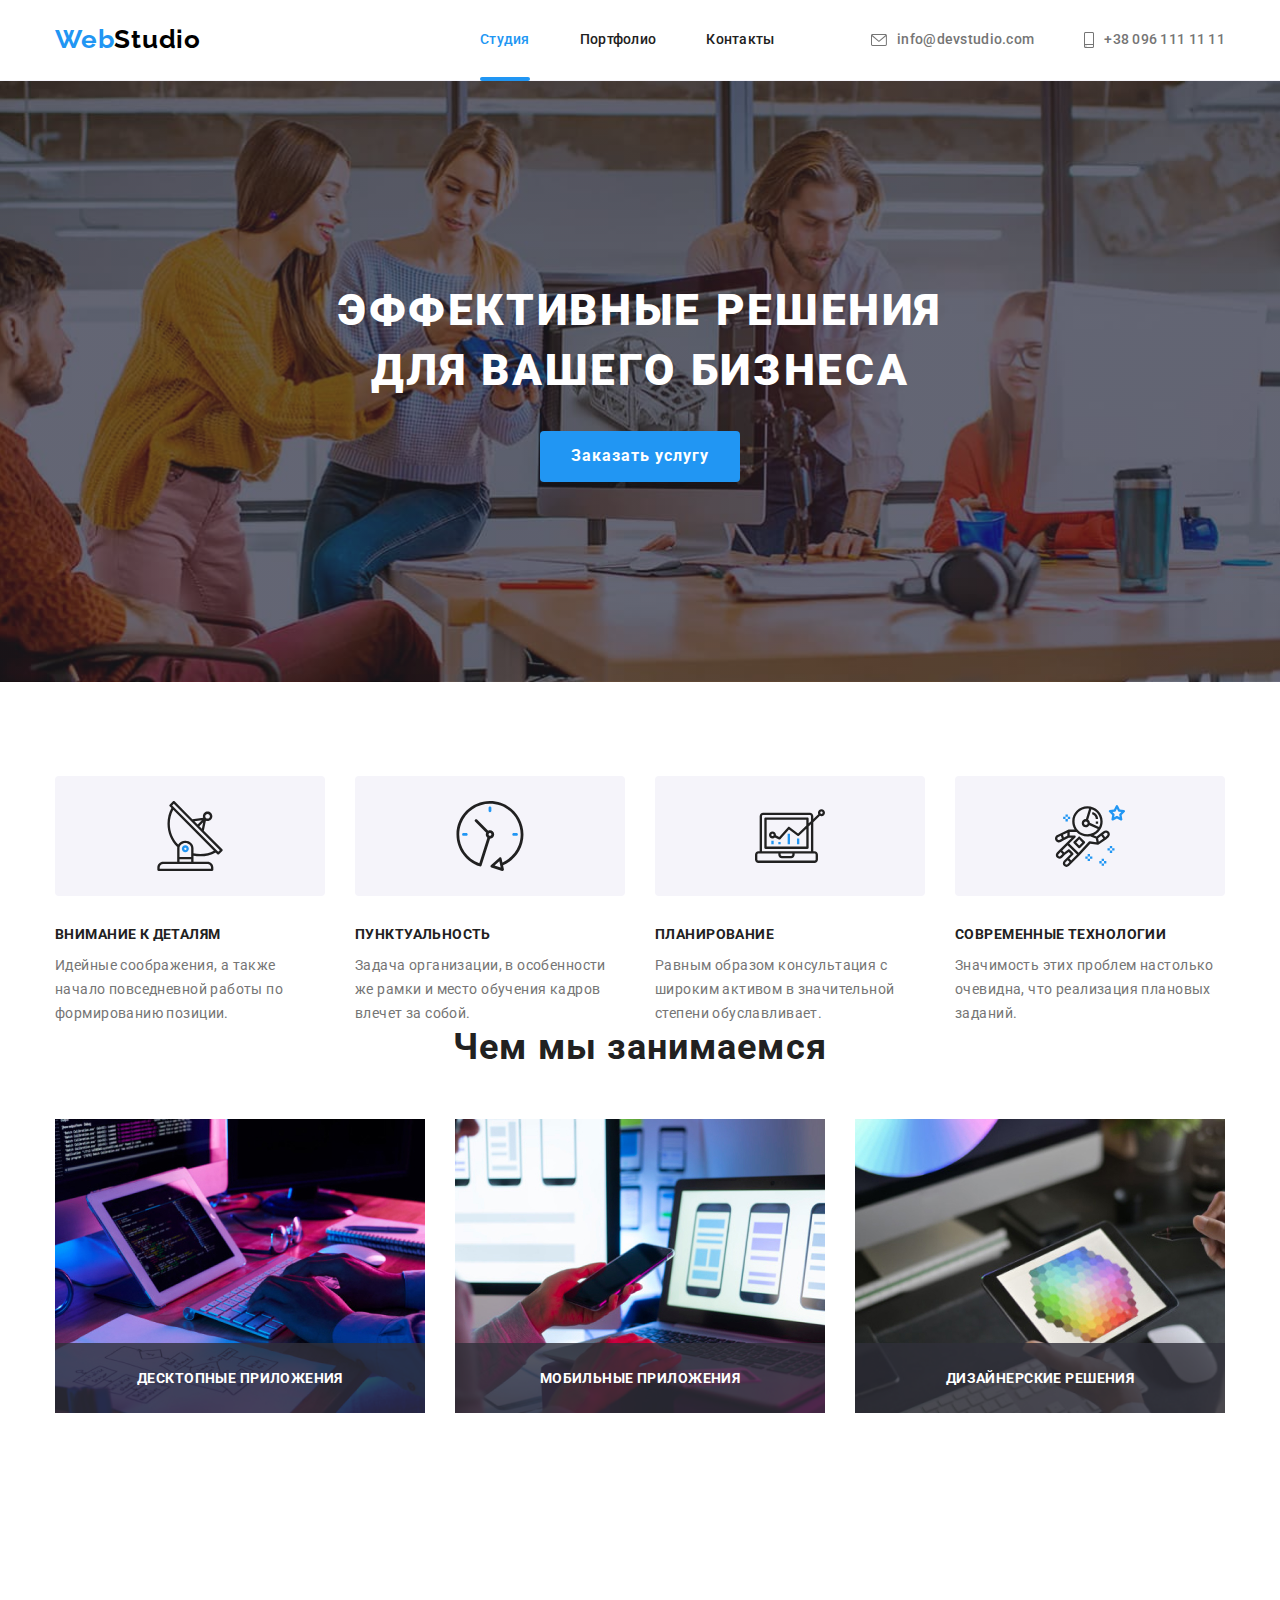
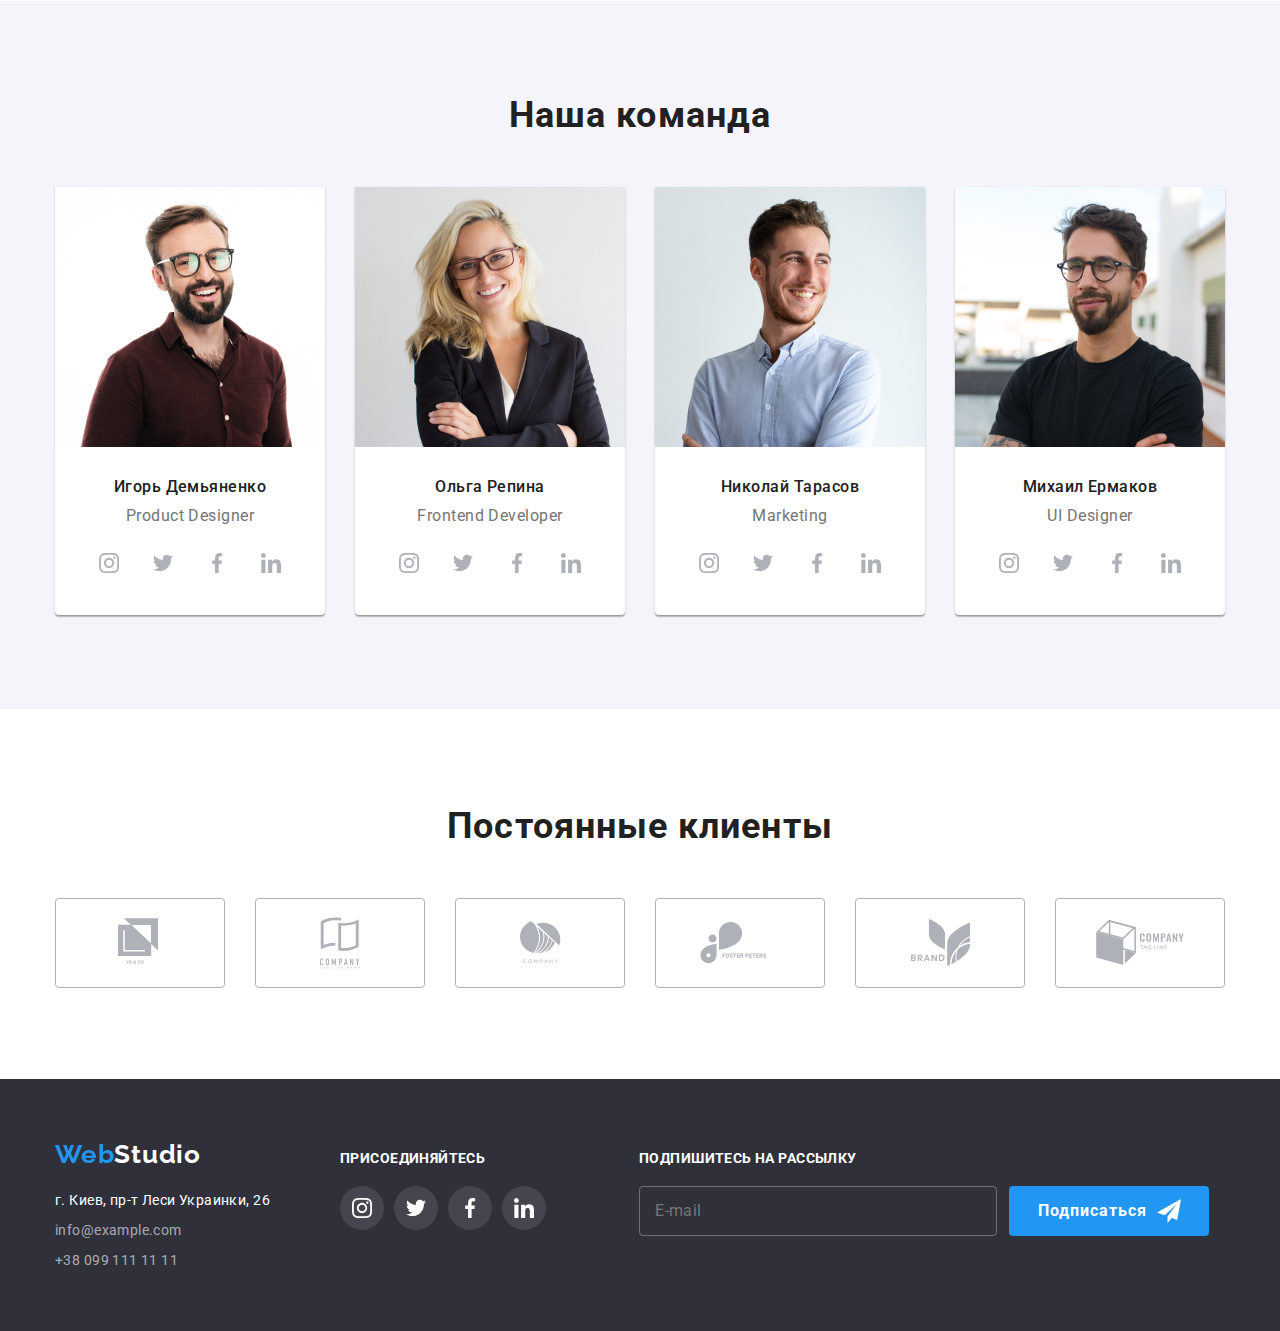
==== index.html @ eea11999 "Add files via upload" ====
<!DOCTYPE html>
<html lang="en">
  <head>
    <meta charset="UTF-8" />
    <meta name="viewport" content="width=device-width, initial-scale=1.0" />
    <title>Web Studio</title>
    <link rel="stylesheet" href="./css/main.min.css" />
    <link rel="preconnect" href="https://fonts.gstatic.com" />
    <link
      href="https://fonts.googleapis.com/css2?family=Roboto:wght@700;900&display=swap"
      rel="stylesheet"
    />
    <link rel="preconnect" href="https://fonts.gstatic.com" />
    <link
      href="https://fonts.googleapis.com/css2?family=Raleway:wght@700&display=swap"
      rel="stylesheet"
    />
    <style>
      a {
        color: #212121;
        text-decoration: none;
      }
      a:visited {
        color: #800080;
      }
      a:hover {
        color: #2196f3;
      }
    </style>
  </head>
  <body>
    <header class="site-header">
      <div class="container site-header__container">
        <!--Навігація-->
        <nav class="menu">
         <a class="logo logo--top" href="./" rel="home" lang="en">Web<span 
          class="logo__subtext logo__subtext--top">Studio</span>

          <ul class="menu__list">
            <li class="menu__item">
              <a class="menu__link menu__link--active" href="./">Студия</a>
            </li>
            <li class="menu__item"><a class="menu__link" href="./portfolio.html">Портфолио</a></li>
            <li class="menu__item"><a class="menu__link" href="#Contacts">Контакты</a></li>
          </ul>
        </nav>

        <ul class="contacts">
          <li class="contacts__item" lang="en">
            <a class="contacts__link" href="mailto:info@devstudio.com">
              <svg class="contacts__icon" width="16" height="12">
                <use href="./images/svg/icons.svg#icon-envelope"></use>
              </svg>
              info@devstudio.com</a
            >
          </li>
          <li class="contacts__item" lang="en">
            <a class="contacts__link" href="tel:+380961111111">
              <svg class="contacts__icon" width="10" height="16">
                <use href="./images/svg/icons.svg#icon-smartphone"></use>
              </svg>
              +38 096 111 11 11</a
            >
          </li>
        </ul>
      </div>
    </header>

    <section class="hero">
      <div class="hero__container">
        <h1 class="hero__title">Эффективные решения<br />для вашего бизнеса</h1>
      </div>
      <button class="hero__button" data-modal-open>Заказать услугу</button>
    </section>

    <section class="qualities">
      <!-- Особливості -->
      <div class="container">
        <ul class="qualities__list">
          <li class="qualities__item">
             <div class="qualities__wrapper">
              <svg class="qualities__icon" height="70" width="70">
                <use href="./images/svg/icons.svg#icon-antenna"></use>
              </svg>
            </div>
            <h3 class="qualities__title">Внимание к деталям</h3>
            <div class="qualities__text">
              Идейные соображения, а также начало повседневной работы по
              формированию позиции.
            </div>
          </li>
          <li class="qualities__item">
             <div class="qualities__wrapper">
              <svg class="qualities__icon" height="70" width="70">
                <use href="./images/svg/icons.svg#icon-clock"></use>
              </svg>
            </div>
            <h3 class="qualities__title">Пунктуальность</h3>
            <div class="qualities__text">
              Задача организации, в особенности же рамки и место обучения кадров
              влечет за собой.
            </div>
          </li>
          <li class="qualities__item">
             <div class="qualities__wrapper">
              <svg class="qualities__icon" height="70" width="70">
                <use href="./images/svg/icons.svg#icon-diagram"></use>
              </svg>
            </div>
            <h3 class="qualities__title">Планирование</h3>
            <div class="qualities__text">
              Равным образом консультация с широким активом в значительной
              степени обуславливает.
            </div>
          </li>
          <li class="qualities__item">
             <div class="qualities__wrapper">
              <svg class="qualities__icon" height="70" width="70">
                <use href="./images/svg/icons.svg#icon-astronaut"></use>
              </svg>
            </div>
            <h3 class="qualities__title">Современные технологии</h3>
            <div class="qualities__text">
              Значимость этих проблем настолько очевидна, что реализация
              плановых заданий.
            </div>
          </li>
        </ul>
      </div>

      <!-- Чим ми займаємось -->
      <section class="about-us">
        <div class="container">
          <div>
            <h2 class="secondary-title about-us__title">Чем мы занимаемся</h2>
          </div>          
          <ul class="about-us__list">
            <li class="about-us__item">
              <div>
                <img src="./images/1.jpg" alt="Десктопные приложения" />
                <div class="about-us__overlay">десктопные приложения</div>
              </div>
            </li>
            <li class="about-us__item">
              <div>
                <img src="./images/2.jpg" alt="Мобильные приложения" />
                <div class="about-us__overlay">Мобильные приложения</div>
              </div>
            </li>
            <li class="about-us__item">
              <div>
                <img src="./images/3.jpg" alt="Дизайнерские решения" />
                <div class="about-us__overlay">дизайнерские решения</div>
              </div>
            </li>
          </ul>
        </div>
      </section>
    </section>

    <!-- Наша команда -->
    <section class="team-members">
      <h2 class="secondary-title team-members__title">Наша команда</h2>
      <div class="container">
        <ul class="team-members__list">
          <li class="team-members__item">
            <div class="team-members__thumb">
              <img src="images/Card1.jpg" alt="Игорь Демьяненко">
            </div>
            <div class="team-members__info">
              <h3 class="team-members__name">Игорь Демьяненко</h3>
              <p class="team-members__position" lang="en">Product Designer</p>
              <ul class="social">
                <li class="social__item">
                  <a class="social__link" href="#">
                    <div class="social__wrapper">
                      <svg class="social__icon" width="44" height="44">
                        <use href="./images/svg/icons.svg#icon-instagram"></use>
                      </svg>
                    </div>
                  </a>
                </li>
                <li class="social__item">
                  <a class="social__link" href="#">
                    <div class="social__wrapper">
                      <svg class="social__icon" width="44" height="44">
                        <use href="./images/svg/icons.svg#icon-twitter"></use>
                      </svg>
                    </div>
                  </a>
                </li>
                <li class="social__item">
                  <a class="social__link" href="#">
                    <div class="social__wrapper">
                      <svg class="social__icon" width="44" height="44">
                        <use href="./images/svg/icons.svg#icon-facebook"></use>
                      </svg>
                    </div>
                  </a>
                </li>
                <li class="social__item">
                  <a class="social__link" href="#">
                    <div class="social__wrapper">
                      <svg class="social__icon" width="44" height="44">
                        <use href="./images/svg/icons.svg#icon-linkedin"></use>
                      </svg>
                    </div>
                  </a>
                </li>
              </ul>
            </div>
          </li>
          <li class="team-members__item">
            <div class="team-members__thumb">
              <img src="images/Card2.jpg" alt="Ольга Репина">
            </div>
            <div class="team-members__info">
              <h3 class="team-members__name">Ольга Репина</h3>
              <p class="team-members__position" lang="en">Frontend Developer</p>
              <ul class="social">
                <li class="social__item">
                  <a class="social__link" href="#">
                    <div class="social__wrapper">
                      <svg class="social__icon" width="44" height="44">
                        <use href="./images/svg/icons.svg#icon-instagram"></use>
                      </svg>
                    </div>
                  </a>
                </li>
                <li class="social__item">
                  <a class="social__link" href="#">
                    <div class="social__wrapper">
                      <svg class="social__icon" width="44" height="44">
                        <use href="./images/svg/icons.svg#icon-twitter"></use>
                      </svg>
                    </div>
                  </a>
                </li>
                <li class="social__item">
                  <a class="social__link" href="#">
                    <div class="social__wrapper">
                      <svg class="social__icon" width="44" height="44">
                        <use href="./images/svg/icons.svg#icon-facebook"></use>
                      </svg>
                    </div>
                  </a>
                </li>
                <li class="social__item">
                  <a class="social__link" href="#">
                    <div class="social__wrapper">
                      <svg class="social__icon" width="44" height="44">
                        <use href="./images/svg/icons.svg#icon-linkedin"></use>
                      </svg>
                    </div>
                  </a>
                </li>
              </ul>
            </div>
          </li>
          <li class="team-members__item">
            <div class="team-members__thumb">
              <img src="images/Card3.jpg" alt="Николай Тарасов">
            </div>
            <div class="team-members__info">
              <h3 class="team-members__name">Николай Тарасов</h3>
              <p class="team-members__position" lang="en">Marketing</p>
              <ul class="social">
                <li class="social__item">
                  <a class="social__link" href="#">
                    <div class="social__wrapper">
                      <svg class="social__icon" width="44" height="44">
                        <use href="./images/svg/icons.svg#icon-instagram"></use>
                      </svg>
                    </div>
                  </a>
                </li>
                <li class="social__item">
                  <a class="social__link" href="#">
                    <div class="social__wrapper">
                      <svg class="social__icon" width="44" height="44">
                        <use href="./images/svg/icons.svg#icon-twitter"></use>
                      </svg>
                    </div>
                  </a>
                </li>
                <li class="social__item">
                  <a class="social__link" href="#">
                    <div class="social__wrapper">
                      <svg class="social__icon" width="44" height="44">
                        <use href="./images/svg/icons.svg#icon-facebook"></use>
                      </svg>
                    </div>
                  </a>
                </li>
                <li class="social__item">
                  <a class="social__link" href="#">
                    <div class="social__wrapper">
                      <svg class="social__icon" width="44" height="44">
                        <use href="./images/svg/icons.svg#icon-linkedin"></use>
                      </svg>
                    </div>
                  </a>
                </li>
              </ul>
            </div>
          </li>
          <li class="team-members__item">
            <div class="team-members__thumb">
              <img src="images/Card4.jpg" alt="Михаил Ермаков">
            </div>
            <div class="team-members__info">
              <h3 class="team-members__name">Михаил Ермаков</h3>
              <p class="team-members__position" lang="en">UI Designer</p>
              <ul class="social">
                <li class="social__item">
                  <a class="social__link" href="#">
                    <div class="social__wrapper">
                      <svg class="social__icon" width="44" height="44">
                        <use href="./images/svg/icons.svg#icon-instagram"></use>
                      </svg>
                    </div>
                  </a>
                </li>
                <li class="social__item">
                  <a class="social__link" href="#">
                    <div class="social__wrapper">
                      <svg class="social__icon" width="44" height="44">
                        <use href="./images/svg/icons.svg#icon-twitter"></use>
                      </svg>
                    </div>
                  </a>
                </li>
                <li class="social__item">
                  <a class="social__link" href="#">
                    <div class="social__wrapper">
                      <svg class="social__icon" width="44" height="44">
                        <use href="./images/svg/icons.svg#icon-facebook"></use>
                      </svg>
                    </div>
                  </a>
                </li>
                <li class="social__item">
                  <a class="social__link" href="#">
                    <div class="social__wrapper">
                      <svg class="social__icon" width="44" height="44">
                        <use href="./images/svg/icons.svg#icon-linkedin"></use>
                      </svg>
                    </div>
                  </a>
                </li>
              </ul>
            </div>
          </li>
        </ul>
      </div>
    </section>

    <!-- Постійні клієнти -->
    <section class="regulars">
      <div class="container">
        <h2 class="secondary-title regulars__title">Постоянные клиенты</h2>
        <ul class="regulars__list">
          <li class="regulars__item">
            <a class="regulars__link" href="#">
              <svg class="regulars__icon" width="44.27" height="49.23">
                <use href="./images/svg/icons.svg#icon-logo"></use>
              </svg>
            </a>
          </li>
          <li class="regulars__item">
            <a class="regulars__link" href="#">
              <svg class="regulars__icon" width="40" height="52">
                <use href="./images/svg/icons.svg#icon-logo-2"></use>
              </svg>
            </a>
          </li>
          <li class="regulars__item">
            <a class="regulars__link" href="#">
              <svg class="regulars__icon" width="41" height="42.6">
                <use href="./images/svg/icons.svg#icon-logo-3"></use>
              </svg>
            </a>
          </li>
          <li class="regulars__item">
            <a class="regulars__link" href="#">
              <svg class="regulars__icon" width="79.66" height="42.02">
                <use href="./images/svg/icons.svg#icon-logo-4"></use>
              </svg>
            </a>
          </li>
          <li class="regulars__item">
            <a class="regulars__link" href="#">
              <svg class="regulars__icon" width="59" height="47">
                <use href="./images/svg/icons.svg#icon-logo-5"></use>
              </svg>
            </a>
          </li>
          <li class="regulars__item">
            <a class="regulars__link" href="#">
              <svg class="regulars__icon" width="88.48" height="45.44">
                <use href="./images/svg/icons.svg#icon-logo-6"></use>
              </svg>
            </a>
          </li>
        </ul>
      </div>
    </section>
  </main>

    <footer class="footer">
      <div class="container footer__container">
        <div id="Contacts" class="address">
          <a class="logo logo--bottom" href="index.html" rel="home" lang="en">Web<span class="logo__subtext logo__subtext--bottom">Studio</span>
          </a>
        
          <address>
            <p class="address__text">г. Киев, пр-т Леси Украинки, 26</p>          
            <a class="footer__contacts" href="mailto:info@example.com" lang="en">info@example.com</a><br />
            <a class="footer__contacts" href="tel:+380991111111">+38 099 111 11 11</a>
          </address>
        </div>
        <div class="footer__social">
            <p class="footer__title">присоединяйтесь</p>
            <ul class="social">
              <li class="social__item">
                <a class="social__link footer__links" href="#">
                  <div class="social__wrapper">
                    <svg class="social__icon" width="44" height="44">
                      <use href="./images/svg/icons.svg#icon-instagram"></use>
                    </svg>
                  </div>
                </a>
              </li>
              <li class="social__item">
                <a class="social__link footer__links" href="#">
                  <div class="social__wrapper">
                    <svg class="social__icon" width="44" height="44">
                      <use href="./images/svg/icons.svg#icon-twitter"></use>
                    </svg>
                  </div>
                </a>
              </li>
              <li class="social__item">
                <a class="social__link footer__links" href="#">
                  <div class="social__wrapper">
                    <svg class="social__icon" width="44" height="44">
                      <use href="./images/svg/icons.svg#icon-facebook"></use>
                    </svg>
                  </div>
                </a>
              </li>
              <li class="social__item">
                <a class="social__link footer__links" href="#">
                  <div class="social__wrapper">
                    <svg class="social__icon" width="44" height="44">
                      <use href="./images/svg/icons.svg#icon-linkedin"></use>
                    </svg>
                  </div>
                </a>
              </li>
            </ul>
        </div>
        <div class="subscribe">
          <label class="footer__title" for="subscribe">
            Подпишитесь на рассылку
          </label>
          <form class="subscribe__form" name="subscribe-form" autocomplete="on">
            <input class="subscribe__input" id="subscribe" type="email" name="subscribe" placeholder="E-mail">
            <div class="subscribe__wrapper">
              <button class="subscribe__button" type="submit">Подписаться</button>
              <svg class="subscribe__icon" width="24" height="24">
                <use href="./images/svg/icons.svg#icon-send"></use>
              </svg>
            </div>
          </form>
        </div>
      </div>
    </footer>

    <div class="backdrop is-hidden" data-modal>
      <div class="modal">
        <button class="modal__close-button" data-modal-close>
          <svg width="18" height="18">
            <use href="./images/svg/icons.svg#icon-close"></use>
          </svg>
        </button>
        <h2 class="modal__title">Оставьте свои данные, мы вам перезвоним</h2>
        <form class="input" name="modal-form" autocomplete="on">
          <div class="input__box">
            <label class="input__name" for="name">Имя</label>
            <div class="input__wrapper">
              <input class="input__field" type="text" id="name" name="name">
              <svg class="input__icon" width="18" height="18">
                <use href="./images/svg/icons.svg#icon-person"></use>
              </svg>
            </div>
          </div>
          <div class="input__box">
            <label class="input__name" for="phone">Телефон</label>
            <div class="input__wrapper">
              <input class="input__field" type="tel" id="phone" name="phone number">
              <svg class="input__icon" width="18" height="18">
                <use href="./images/svg/icons.svg#icon-phone"></use>
              </svg>
            </div>
          </div>
          <div class="input__box">
            <label class="input__name" for="mail">Почта</label>
            <div class="input__wrapper">
              <input class="input__field" type="email" id="mail" name="mail">
              <svg class="input__icon" width="18" height="18">
                <use href="./images/svg/icons.svg#icon-envelope-modal"></use>
              </svg>
            </div>
          </div>
          <div class="input__box">
            <label class="input__name" for="comment">Комментарий</label>
            <textarea class="input__textarea" name="comment" id="comment" placeholder="Введите текст"></textarea>
          </div>
          <div class="checkbox">
            <label class="checkbox__label">
              <input class="checkbox__input" type="checkbox" name="accept policy">
              <svg class="checkbox__icon" width="16" height="15">
                <use href="./images/svg/icons.svg#icon-check"></use>
              </svg>Соглашаюсь с рассылкой и принимаю  
              <a class="checkbox__link" href="#"> Условия договора</a>
            </label>
          </div>
          <button class="input__send-button" type="submit">Отправить</button>

        </form>
      </div>
    </div>

    <script src="./js/modal.js"></script>
  </body>
</html>
---- css/main.min.css ----
:root{--hero-button-hover-color: rgba(24, 140, 232, 1);--blue-color: rgba(33, 150, 243, 1);--white-back-color: rgba(245, 244, 250, 1);--white-text-color-60: rgba(255, 255, 255, 0.6);--white-text-color-1: rgba(255, 255, 255, 1);--grey-text-color: rgba(117, 117, 117, 1);--black-text-color: rgba(33, 33, 33, 1);--black-footer-color: rgba(47, 48, 58, 1);--top-logo-subtext: rgba(0, 0, 0, 1);--svg-primary-color: rgba(175, 177, 184, 1);--transition-time: 250ms;--cubic-bezier: cubic-bezier(0.4, 0, 0.2, 1)}/*! modern-normalize v1.0.0 | MIT License | https://github.com/sindresorhus/modern-normalize */*,*::before,*::after{-webkit-box-sizing:border-box;box-sizing:border-box}:root{-moz-tab-size:4;-o-tab-size:4;tab-size:4}html{line-height:1.15;-webkit-text-size-adjust:100%}body{margin:0}body{font-family:system-ui,-apple-system,"Segoe UI",Roboto,Helvetica,Arial,sans-serif,"Apple Color Emoji","Segoe UI Emoji"}hr{height:0;color:inherit}abbr[title]{-webkit-text-decoration:underline dotted;text-decoration:underline dotted}b,strong{font-weight:bolder}code,kbd,samp,pre{font-family:ui-monospace, SFMono-Regular, Consolas, 'Liberation Mono', Menlo, monospace;font-size:1em}small{font-size:80%}sub,sup{font-size:75%;line-height:0;position:relative;vertical-align:baseline}sub{bottom:-0.25em}sup{top:-0.5em}table{text-indent:0;border-color:inherit}button,input,optgroup,select,textarea{font-family:inherit;font-size:100%;line-height:1.15;margin:0}button,select{text-transform:none}button,[type='button'],[type='reset'],[type='submit']{-webkit-appearance:button}::-moz-focus-inner{border-style:none;padding:0}:-moz-focusring{outline:1px dotted ButtonText}:-moz-ui-invalid{box-shadow:none}legend{padding:0}progress{vertical-align:baseline}::-webkit-inner-spin-button,::-webkit-outer-spin-button{height:auto}[type='search']{-webkit-appearance:textfield;outline-offset:-2px}::-webkit-search-decoration{-webkit-appearance:none}::-webkit-file-upload-button{-webkit-appearance:button;font:inherit}summary{display:list-item}li{list-style-type:none}address{font-style:normal}:focus{outline:none}body{font-family:'Roboto', sans-serif}img{display:block;max-width:100%;height:auto}.container{max-width:1200px;padding-left:15px;padding-right:15px;margin-left:auto;margin-right:auto}.secondary-title{font-weight:bold;font-size:36px;line-height:1.16;text-align:center;letter-spacing:0.03em;color:var(--black-text-color);margin:0}.logo{font-family:Raleway, sans-serif;font-size:26px;font-weight:700;line-height:1.2;letter-spacing:0.03em;color:var(--blue-color);text-decoration:none}.logo--top{margin-right:93px;padding:13px 0;-webkit-transition:text-shadow var(--transition-time) var(--cubic-bezier);transition:text-shadow var(--transition-time) var(--cubic-bezier)}.logo--top:hover,.logo--top:focus{text-shadow:0px 1px 1px rgba(0,0,0,0.12),0px 4px 4px rgba(0,0,0,0.06),1px 4px 6px rgba(0,0,0,0.26)}.logo--bottom{display:block;margin-bottom:20px;-webkit-transition:text-shadow var(--transition-time) var(--cubic-bezier);transition:text-shadow var(--transition-time) var(--cubic-bezier)}.logo--bottom:hover,.logo--bottom:focus{text-shadow:0px 1px 1px rgba(255,255,255,0.12),0px 4px 4px rgba(255,255,255,0.06),1px 4px 6px rgba(255,255,255,0.26)}.logo__subtext--top{color:var(--top-logo-subtext)}.logo__subtext--bottom{color:var(--white-text-color-1)}.site-header{position:-webkit-sticky;position:sticky;top:0;background-color:white;z-index:1;border-bottom:1px solid var(--white-back-color)}.site-header__container{display:-webkit-box;display:-ms-flexbox;display:flex;-webkit-box-align:center;-ms-flex-align:center;align-items:center;min-height:80px}.menu,.menu__list{display:-webkit-box;display:-ms-flexbox;display:flex;-webkit-box-align:center;-ms-flex-align:center;align-items:center;padding:0;margin:0}.menu__item:not(:last-child),.contacts__item:not(:last-child){margin-right:50px}.menu__link{color:var(--black-text-color);display:inline-block;text-decoration:none;font-weight:500;font-size:14px;line-height:1.14;letter-spacing:0.02em;padding:32px 0;-webkit-transition:color var(--transition-time) var(--cubic-bezier);transition:color var(--transition-time) var(--cubic-bezier)}.menu__link:hover,.menu__link:focus{color:var(--blue-color)}.contacts{display:-webkit-box;display:-ms-flexbox;display:flex;-webkit-box-align:center;-ms-flex-align:center;align-items:center;padding:0;margin:0;margin-left:auto}.contacts__link{font-weight:500;font-size:14px;line-height:1.14;letter-spacing:0.02em;text-decoration:none;color:var(--grey-text-color);padding:32px 0;display:-webkit-box;display:-ms-flexbox;display:flex;-webkit-box-align:center;-ms-flex-align:center;align-items:center;-webkit-transition:color var(--transition-time) var(--cubic-bezier);transition:color var(--transition-time) var(--cubic-bezier)}.contacts__link:hover,.contacts__link:focus{color:var(--blue-color)}.contacts__icon{margin-right:10px;fill:currentColor}.menu__link--active{position:relative;color:var(--blue-color)}.menu__link--active::after{content:'';position:absolute;bottom:-1px;left:0;display:block;text-decoration:underline;height:4px;width:100%;background-color:var(--blue-color);border-radius:2px}.hero{text-align:center;min-height:600px;max-width:1600px;margin:0 auto;padding:200px 0;background-color:#c4c4c4;background-image:-webkit-gradient(linear, left top, right top, from(rgba(47,48,58,0.4)), to(rgba(47,48,58,0.4))),url(../images/background-hero.jpg);background-image:linear-gradient(to right, rgba(47,48,58,0.4), rgba(47,48,58,0.4)),url(../images/background-hero.jpg);background-position:center;background-repeat:no-repeat;background-size:cover}.hero__container{width:696px;margin-left:auto;margin-right:auto;margin-bottom:30px;padding:0 1px}.hero__title{font-weight:900;font-size:44px;line-height:1.36;letter-spacing:0.06em;text-transform:uppercase;margin:0;color:var(--white-text-color-1)}.hero__button{width:200px;margin-left:auto;margin-right:auto;padding:10.5px 15px;text-decoration:none;font-weight:bold;font-size:16px;line-height:1.87;text-align:center;letter-spacing:0.06em;color:var(--white-text-color-1);background-color:var(--blue-color);border-radius:4px;border:none;cursor:pointer;-webkit-transition:background-color var(--transition-time) var(--cubic-bezier);transition:background-color var(--transition-time) var(--cubic-bezier)}.hero__button:hover,.hero__button:focus{background-color:var(--hero-button-hover-color)}.qualities{padding-top:94px;padding-bottom:94px}.qualities__list{display:-webkit-box;display:-ms-flexbox;display:flex;padding:0;margin:0}.qualities__item{max-width:270px}.qualities__item:not(:last-child){margin-right:30px}.qualities__wrapper{padding:25px 0 25px;margin-bottom:30px;background-color:var(--white-back-color);border-radius:4px}.qualities__icon{margin-left:auto;margin-right:auto;display:block}.qualities__title{font-weight:700;font-size:14px;line-height:1.15;letter-spacing:0.03em;text-transform:uppercase;color:var(--black-text-color);margin:0 0 10px 0}.qualities__text{color:var(--grey-text-color);font-size:14px;line-height:1.71;font-weight:400;letter-spacing:0.03em;margin:0;padding:2px 0}.about-us{padding-bottom:94px}.about-us__title{margin-bottom:50px}.about-us__list{display:-webkit-box;display:-ms-flexbox;display:flex;padding-left:0;margin:0}.about-us__item{position:relative}.about-us__item:not(:last-child){margin-right:30px}.about-us__overlay{position:absolute;bottom:0;left:0;width:100%;height:70px;background-color:rgba(47,48,58,0.8);color:var(--white-text-color-1);font-style:normal;font-weight:bold;font-size:14px;line-height:16px;letter-spacing:0.03em;text-transform:uppercase;margin:0;display:-webkit-box;display:-ms-flexbox;display:flex;-webkit-box-pack:center;-ms-flex-pack:center;justify-content:center;-webkit-box-align:center;-ms-flex-align:center;align-items:center}.team-members{padding-top:94px;padding-bottom:94px;background-color:var(--white-back-color)}.team-members__title{margin-bottom:50px}.team-members__list{display:-webkit-box;display:-ms-flexbox;display:flex;padding:0;margin:0}.team-members__item{background-color:var(--white-text-color-1);-webkit-box-shadow:0px 1px 3px rgba(0,0,0,0.12),0px 1px 1px rgba(0,0,0,0.14),0px 2px 1px rgba(0,0,0,0.2);box-shadow:0px 1px 3px rgba(0,0,0,0.12),0px 1px 1px rgba(0,0,0,0.14),0px 2px 1px rgba(0,0,0,0.2);border-radius:0px 0px 4px 4px}.team-members__item:not(:last-child){margin-right:30px}.team-members__thumb{max-width:270px}.team-members__info{padding:30px 32px}.team-members__name{font-weight:500;font-size:16px;line-height:1.19;letter-spacing:0.03em;color:var(--black-text-color);margin:0;margin-bottom:10px;text-align:center}.team-members__position{font-weight:normal;font-size:16px;line-height:1.19;letter-spacing:0.03em;color:var(--grey-text-color);text-align:center;margin:0;margin-bottom:16px}.social{display:-webkit-box;display:-ms-flexbox;display:flex;-webkit-box-pack:justify;-ms-flex-pack:justify;justify-content:space-between;padding:0;margin:0}.social__item{display:-webkit-box;display:-ms-flexbox;display:flex;padding:0}.social__item:not(:last-child){margin-right:10px}.social__link{color:var(--svg-primary-color);border-radius:50%;-webkit-transition:color var(--transition-time) var(--cubic-bezier),background-color var(--transition-time) var(--cubic-bezier);transition:color var(--transition-time) var(--cubic-bezier),background-color var(--transition-time) var(--cubic-bezier)}.social__link:hover,.social__link:focus{background-color:var(--blue-color);border-radius:50%;color:var(--white-text-color-1)}.social__wrapper{width:44px;height:44px;display:-webkit-box;display:-ms-flexbox;display:flex;-webkit-box-pack:center;-ms-flex-pack:center;justify-content:center;-webkit-box-align:center;-ms-flex-align:center;align-items:center}.social__icon{fill:currentColor;padding:0 12px}.regulars{padding:97px 0 91px}.regulars__title{margin-bottom:50px}.regulars__list{padding:0;margin:0 auto;display:-webkit-box;display:-ms-flexbox;display:flex}.regulars__item:not(:last-child){margin-right:30px}.regulars__link{display:-webkit-box;display:-ms-flexbox;display:flex;-webkit-box-pack:center;-ms-flex-pack:center;justify-content:center;-webkit-box-align:center;-ms-flex-align:center;align-items:center;width:170px;height:90px;color:var(--svg-primary-color);border:1px solid currentColor;border-radius:4px;-webkit-transition:background-color var(--transition-time) var(--cubic-bezier);transition:background-color var(--transition-time) var(--cubic-bezier)}.regulars__link:hover,.regulars__link:focus{color:var(--blue-color)}.regulars__icon{fill:currentColor}.portfolio{padding:94px 0}.portfolio__buttons{margin:0 auto 50px;max-width:611px}.portfolio__buttons-list{display:-webkit-box;display:-ms-flexbox;display:flex;-webkit-box-pack:center;-ms-flex-pack:center;justify-content:center;margin:0 auto;padding:0}.portfolio__item:not(:last-child){margin-right:8px}.portfolio__button{font-weight:500;font-size:16px;line-height:1.625;text-align:center;letter-spacing:0.03em;color:var(--black-text-color);background-color:var(--white-back-color);padding:6px 21px;border:none;border-radius:4px;cursor:pointer;-webkit-transition:color var(--transition-time) var(--cubic-bezier),background-color var(--transition-time) var(--cubic-bezier),-webkit-box-shadow var(--transition-time) var(--cubic-bezier);transition:color var(--transition-time) var(--cubic-bezier),background-color var(--transition-time) var(--cubic-bezier),-webkit-box-shadow var(--transition-time) var(--cubic-bezier);transition:color var(--transition-time) var(--cubic-bezier),background-color var(--transition-time) var(--cubic-bezier),box-shadow var(--transition-time) var(--cubic-bezier);transition:color var(--transition-time) var(--cubic-bezier),background-color var(--transition-time) var(--cubic-bezier),box-shadow var(--transition-time) var(--cubic-bezier),-webkit-box-shadow var(--transition-time) var(--cubic-bezier)}.portfolio__button:hover,.portfolio__button:focus{background-color:var(--blue-color);color:var(--white-text-color-1);outline-style:none;-webkit-box-shadow:0px 3px 1px rgba(0,0,0,0.1),0px 1px 2px rgba(0,0,0,0.08),0px 2px 2px rgba(0,0,0,0.12);box-shadow:0px 3px 1px rgba(0,0,0,0.1),0px 1px 2px rgba(0,0,0,0.08),0px 2px 2px rgba(0,0,0,0.12)}.cards{display:-webkit-box;display:-ms-flexbox;display:flex;-ms-flex-wrap:wrap;flex-wrap:wrap;margin-left:-30px;margin-top:-30px;margin-bottom:0;padding-left:0}.cards__item{margin-left:30px;margin-top:30px;-ms-flex-preferred-size:calc(100% / 3 - 30px);flex-basis:calc(100% / 3 - 30px);background-color:var(--white-text-color-1)}.cards__link{display:inline-block;text-decoration:none;-webkit-transition:-webkit-box-shadow var(--transition-time) var(--cubic-bezier);transition:-webkit-box-shadow var(--transition-time) var(--cubic-bezier);transition:box-shadow var(--transition-time) var(--cubic-bezier);transition:box-shadow var(--transition-time) var(--cubic-bezier), -webkit-box-shadow var(--transition-time) var(--cubic-bezier)}.cards__link:hover,.cards__link:focus{-webkit-box-shadow:0px 1px 1px rgba(0,0,0,0.12),0px 4px 4px rgba(0,0,0,0.06),1px 4px 6px rgba(0,0,0,0.16);box-shadow:0px 1px 1px rgba(0,0,0,0.12),0px 4px 4px rgba(0,0,0,0.06),1px 4px 6px rgba(0,0,0,0.16)}.cards__link:hover .cards__overlay-text{-webkit-transform:translateY(0);transform:translateY(0)}.cards__overlay-wrapper{position:relative;overflow:hidden}.cards__thumb{width:370px}.cards__overlay-text{position:absolute;top:0;left:0;-webkit-transform:translateY(100%);transform:translateY(100%);-webkit-transition:-webkit-transform var(--transition-time) var(--cubic-bezier);transition:-webkit-transform var(--transition-time) var(--cubic-bezier);transition:transform var(--transition-time) var(--cubic-bezier);transition:transform var(--transition-time) var(--cubic-bezier), -webkit-transform var(--transition-time) var(--cubic-bezier);width:100%;height:100%;margin:0;padding:63px 24px;font-style:normal;font-weight:normal;font-size:18px;line-height:28px;letter-spacing:0.03em;color:var(--white-text-color-1);background-color:rgba(33,150,243,0.9)}.cards__meta{padding:20px 24px;border-left:1px solid #eee;border-right:1px solid #eee;border-bottom:1px solid #eee}.cards__name{font-weight:bold;font-size:18px;line-height:2;letter-spacing:0.06em;color:var(--black-text-color);margin:0;padding:0 0 4px}.cards__description{font-weight:normal;font-size:16px;line-height:1.87;letter-spacing:0.03em;color:var(--grey-text-color);margin:0}.address{margin-right:70px}.address__text{font-weight:normal;font-size:14px;line-height:1.5;letter-spacing:0.03em;color:var(--white-text-color-1);margin:0;margin-bottom:9px}.footer{background-color:var(--black-footer-color);padding:60px 0}.footer__container{display:-webkit-box;display:-ms-flexbox;display:flex;-webkit-box-align:baseline;-ms-flex-align:baseline;align-items:baseline}.footer__contacts{font-weight:normal;font-size:14px;line-height:1.5;letter-spacing:0.03em;text-decoration:none;color:var(--white-text-color-60);display:inline-block;-webkit-transition:color var(--transition-time) var(--cubic-bezier);transition:color var(--transition-time) var(--cubic-bezier)}.footer__contacts:not(:last-child){margin-bottom:9px}.footer__contacts:hover,.footer__contacts:focus{color:var(--white-text-color-1)}.footer__social{margin-right:93px}.footer__title{display:block;font-style:normal;font-weight:bold;font-size:14px;line-height:16px;letter-spacing:0.03em;text-transform:uppercase;color:var(--white-text-color-1);margin:0;margin-bottom:20px}.footer__links{background-color:rgba(255,255,255,0.1);border-radius:50%;color:var(--white-text-color-1)}.subscribe__form{display:-webkit-box;display:-ms-flexbox;display:flex;-webkit-box-align:baseline;-ms-flex-align:baseline;align-items:baseline}.subscribe__input{width:358px;padding:14px 15px;margin-right:12px;background-color:inherit;outline:none;border:1px solid rgba(255,255,255,0.3);border-radius:4px;line-height:20px;letter-spacing:0.03em;color:var(--white-text-color-1);-webkit-transition:border-color var(--transition-time) var(--cubic-bezier);transition:border-color var(--transition-time) var(--cubic-bezier)}.subscribe__input:hover,.subscribe__input:focus{border-color:#2196f3}.subscribe__button{font-weight:bold;line-height:1.875;letter-spacing:0.06em;color:var(--white-text-color-1);background-color:var(--blue-color);border:none;border-radius:4px;padding:10px 28px 10px 29px;width:200px;text-align:start;-webkit-transition:background-color var(--transition-time) var(--cubic-bezier);transition:background-color var(--transition-time) var(--cubic-bezier)}.subscribe__button:hover,.subscribe__button:focus{background-color:var(--hero-button-hover-color);cursor:pointer}.subscribe__wrapper{position:relative;margin:0}.subscribe__icon{position:absolute;top:50%;right:28px;-webkit-transform:translateY(-50%);transform:translateY(-50%)}.backdrop{position:fixed;top:0;left:0;width:100%;height:100%;background-color:rgba(0,0,0,0.2);opacity:1;z-index:2;-webkit-transition:opacity var(--transition-time) var(--cubic-bezier);transition:opacity var(--transition-time) var(--cubic-bezier)}.backdrop.is-hidden{opacity:0;pointer-events:none}.backdrop.is-hidden .modal{-webkit-transform:translate(-50%, -50%) scale(2);transform:translate(-50%, -50%) scale(2)}.modal{position:absolute;top:50%;left:50%;-webkit-transform:translate(-50%, -50%) scale(1);transform:translate(-50%, -50%) scale(1);min-width:528px;max-height:100vh;overflow-y:auto;padding:40px;background-color:var(--white-text-color-1);-webkit-transition:-webkit-transform var(--transition-time) var(--cubic-bezier);transition:-webkit-transform var(--transition-time) var(--cubic-bezier);transition:transform var(--transition-time) var(--cubic-bezier);transition:transform var(--transition-time) var(--cubic-bezier), -webkit-transform var(--transition-time) var(--cubic-bezier)}.modal__close-button{position:absolute;top:8px;right:8px;display:-webkit-box;display:-ms-flexbox;display:flex;padding:5px;border:1px solid rgba(0,0,0,0.1);border-radius:50%;cursor:pointer;background-color:inherit;-webkit-transition:fill var(--transition-time) var(--cubic-bezier);transition:fill var(--transition-time) var(--cubic-bezier)}.modal__close-button:hover,.modal__close-button:focus{fill:var(--blue-color)}.modal__title{font-style:normal;font-size:20px;line-height:23px;letter-spacing:0.03em;margin:0;margin-bottom:12px;color:var(--black-text-color)}.input__box{display:-webkit-box;display:-ms-flexbox;display:flex;-webkit-box-orient:vertical;-webkit-box-direction:normal;-ms-flex-direction:column;flex-direction:column}.input__box:not(:nth-child(4)){margin-bottom:10px}.input__name{font-style:normal;font-weight:normal;font-size:12px;line-height:1.166;letter-spacing:0.01em;color:#757575;margin-bottom:4px}.input__wrapper{position:relative}.input__field{width:100%;padding:12px 12px 12px 42px;border:1px solid rgba(33,33,33,0.2);border-radius:4px;font-size:12px;line-height:1.333;-webkit-transition:border-color var(--transition-time) var(--cubic-bezier);transition:border-color var(--transition-time) var(--cubic-bezier)}.input__field:hover,.input__field:focus{border-color:var(--blue-color)}.input__field:hover+.input__icon,.input__field:focus+.input__icon{fill:var(--blue-color)}.input__icon{position:absolute;top:50%;left:12px;-webkit-transform:translateY(-50%);transform:translateY(-50%);fill:currentColor;-webkit-transition:fill var(--transition-time) var(--cubic-bezier);transition:fill var(--transition-time) var(--cubic-bezier)}.input__textarea{resize:none;width:100%;height:120px;border:0.5px solid rgba(33,33,33,0.2);border-radius:4px;margin-bottom:20px;padding:12px 16px;-webkit-transition:border-color var(--transition-time) var(--cubic-bezier),color var(--transition-time) var(--cubic-bezier);transition:border-color var(--transition-time) var(--cubic-bezier),color var(--transition-time) var(--cubic-bezier)}.input__textarea:hover,.input__textarea:focus{border-color:var(--blue-color)}.input__textarea:hover::-webkit-input-placeholder,.input__textarea:focus::-webkit-input-placeholder{color:var(--blue-color)}.input__textarea:hover:-ms-input-placeholder,.input__textarea:focus:-ms-input-placeholder{color:var(--blue-color)}.input__textarea:hover::-ms-input-placeholder,.input__textarea:focus::-ms-input-placeholder{color:var(--blue-color)}.input__textarea:hover::placeholder,.input__textarea:focus::placeholder{color:var(--blue-color)}.checkbox{margin:0 11px 30px 12px}.checkbox__input{appearance:none;-webkit-appearance:none;-moz-appearance:none}.checkbox__icon{margin-right:8.38px;cursor:pointer;fill:none;border:2px solid var(--black-text-color);opacity:0.3;-webkit-transition:fill var(--transition-time) var(--cubic-bezier),opacity var(--transition-time) var(--cubic-bezier);transition:fill var(--transition-time) var(--cubic-bezier),opacity var(--transition-time) var(--cubic-bezier)}.checkbox__label:hover .checkbox__icon,.checkbox__input:focus+.checkbox__icon{opacity:1}.checkbox__input:checked+.checkbox__icon{border:none;fill:var(--blue-color);opacity:1}.checkbox__label{display:-webkit-box;display:-ms-flexbox;display:flex;-webkit-box-align:center;-ms-flex-align:center;align-items:center;margin:0;font-size:14px;line-height:1.714;letter-spacing:0.03em;color:var(--grey-text-color);cursor:pointer}.checkbox__link{color:var(--blue-color);opacity:0.7;margin-left:5px;-webkit-transition:opacity var(--transition-time) var(--cubic-bezier);transition:opacity var(--transition-time) var(--cubic-bezier)}.checkbox__link:focus,.checkbox__link:hover{opacity:1}.checkbox__label:hover .checkbox__link{opacity:1}.input__send-button{font-weight:bold;font-size:16px;line-height:1.875;border:none;border-radius:4px;letter-spacing:0.06em;margin-left:auto;margin-right:auto;padding:10px 55px 10px;min-width:200px;display:-webkit-box;display:-ms-flexbox;display:flex;-webkit-box-pack:center;-ms-flex-pack:center;justify-content:center;background-color:var(--blue-color);color:var(--white-text-color-1);-webkit-box-shadow:0px 4px 4px rgba(0,0,0,0.15);box-shadow:0px 4px 4px rgba(0,0,0,0.15);-webkit-transition:background-color var(--transition-time) var(--cubic-bezier);transition:background-color var(--transition-time) var(--cubic-bezier)}.input__send-button:hover,.input__send-button:focus{background-color:var(--hero-button-hover-color)}
/*# sourceMappingURL=main.min.css.map */
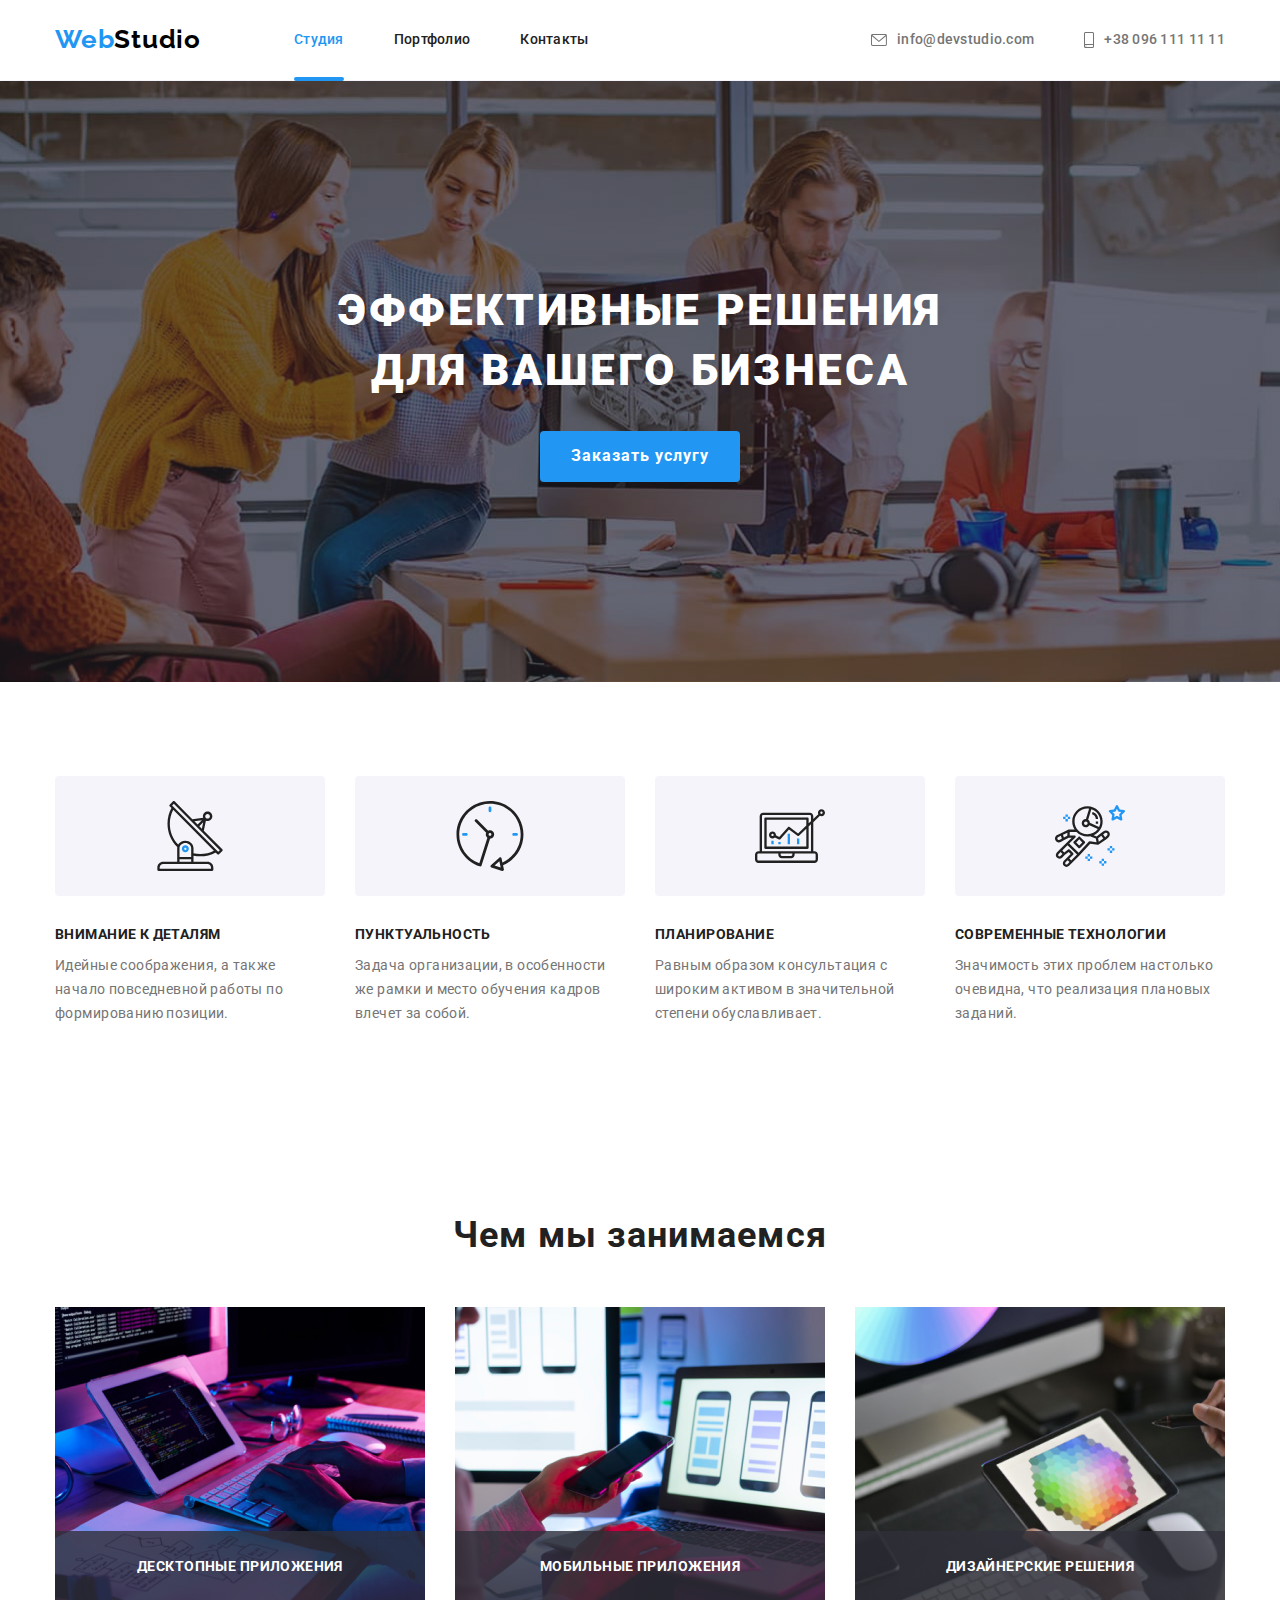
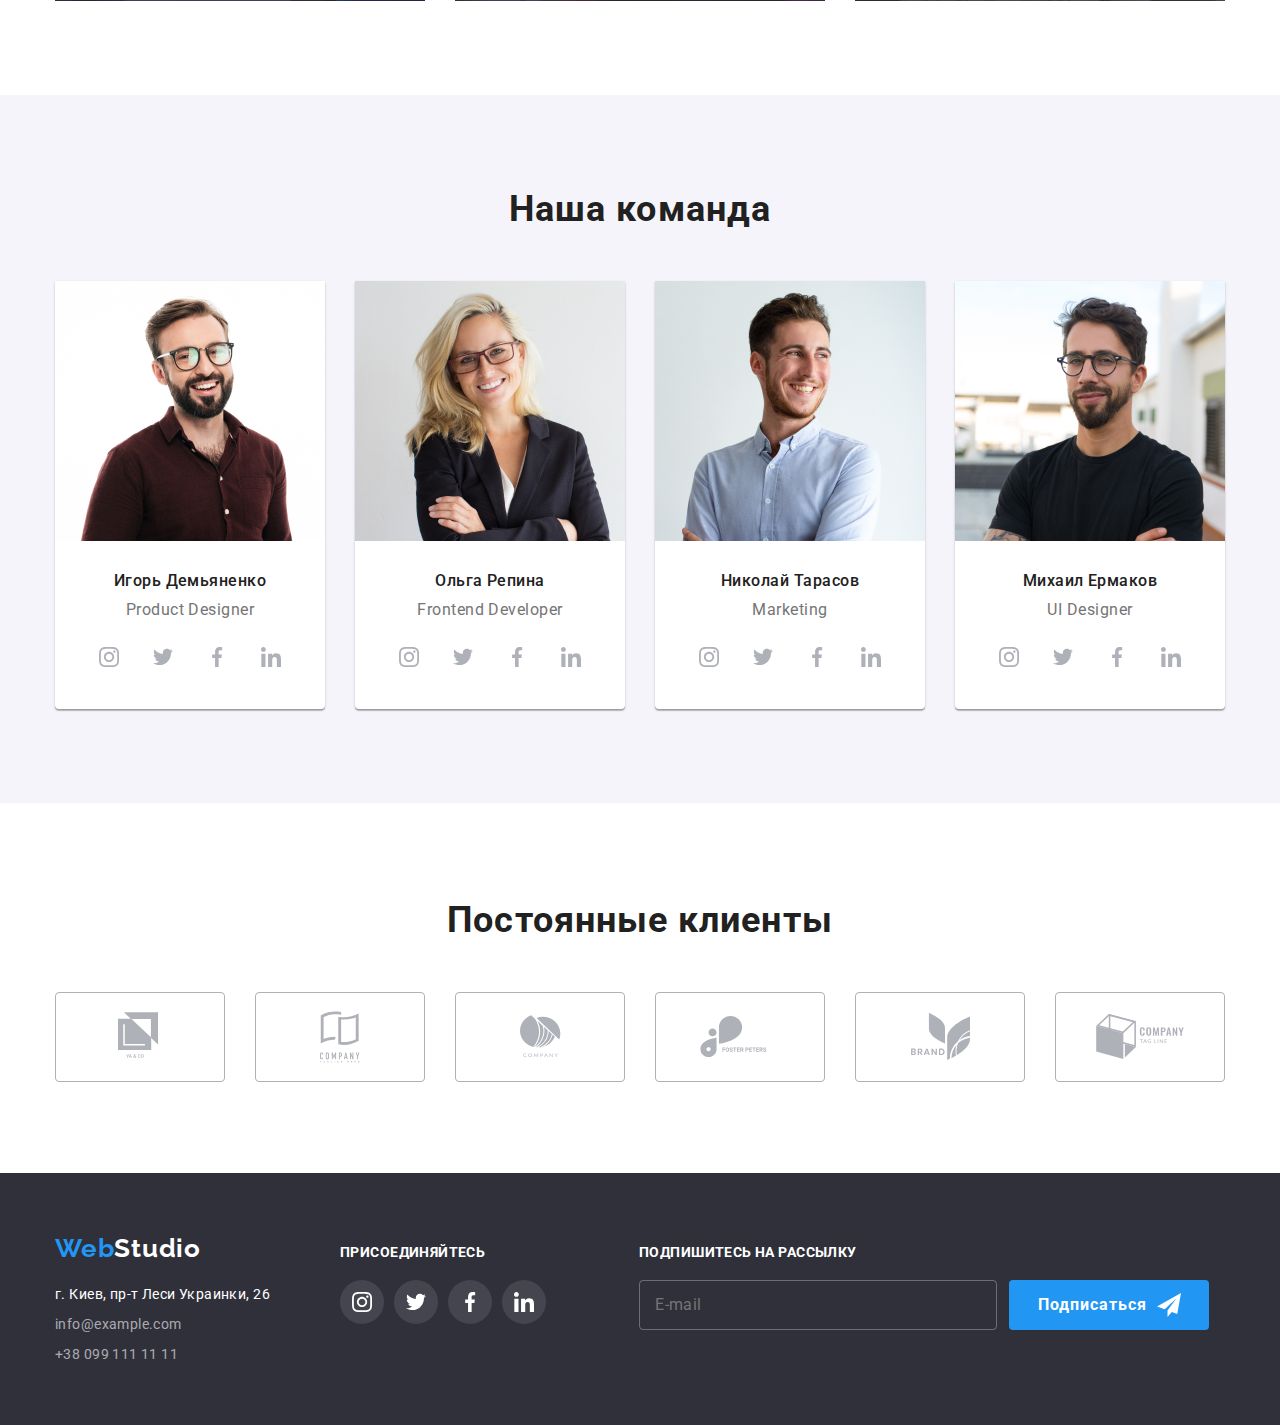
==== commit afb199cf: "Add files via upload" ====
--- a/index.html
+++ b/index.html
@@ -15,36 +15,33 @@
       href="https://fonts.googleapis.com/css2?family=Raleway:wght@700&display=swap"
       rel="stylesheet"
     />
-    <style>
-      a {
-        color: #212121;
-        text-decoration: none;
-      }
-      a:visited {
-        color: #800080;
-      }
-      a:hover {
-        color: #2196f3;
-      }
-    </style>
   </head>
   <body>
     <header class="site-header">
       <div class="container site-header__container">
         <!--Навігація-->
         <nav class="menu">
-         <a class="logo logo--top" href="./" rel="home" lang="en">Web<span 
-          class="logo__subtext logo__subtext--top">Studio</span>
+          <!--Логотип-->
+          <a class="logo logo--top" href="index.html" rel="home" lang="en"
+            >Web<span class="logo__subtext logo__subtext--top">Studio</span>
+          </a>
 
           <ul class="menu__list">
             <li class="menu__item">
-              <a class="menu__link menu__link--active" href="./">Студия</a>
-            </li>
-            <li class="menu__item"><a class="menu__link" href="./portfolio.html">Портфолио</a></li>
-            <li class="menu__item"><a class="menu__link" href="#Contacts">Контакты</a></li>
+              <a class="menu__link menu__link--active" href="./index.html"
+                >Студия</a
+              >
+            </li>
+            <li class="menu__item">
+              <a class="menu__link" href="./portfolio.html">Портфолио</a>
+            </li>
+            <li class="menu__item">
+              <a class="menu__link" href="#Contacts">Контакты</a>
+            </li>
           </ul>
         </nav>
 
+        <!--Контакти посилання-->
         <ul class="contacts">
           <li class="contacts__item" lang="en">
             <a class="contacts__link" href="mailto:info@devstudio.com">
@@ -54,7 +51,7 @@
               info@devstudio.com</a
             >
           </li>
-          <li class="contacts__item" lang="en">
+          <li class="contacts__item">
             <a class="contacts__link" href="tel:+380961111111">
               <svg class="contacts__icon" width="10" height="16">
                 <use href="./images/svg/icons.svg#icon-smartphone"></use>
@@ -66,74 +63,78 @@
       </div>
     </header>
 
-    <section class="hero">
-      <div class="hero__container">
-        <h1 class="hero__title">Эффективные решения<br />для вашего бизнеса</h1>
-      </div>
-      <button class="hero__button" data-modal-open>Заказать услугу</button>
-    </section>
-
-    <section class="qualities">
-      <!-- Особливості -->
-      <div class="container">
-        <ul class="qualities__list">
-          <li class="qualities__item">
-             <div class="qualities__wrapper">
-              <svg class="qualities__icon" height="70" width="70">
-                <use href="./images/svg/icons.svg#icon-antenna"></use>
-              </svg>
-            </div>
-            <h3 class="qualities__title">Внимание к деталям</h3>
-            <div class="qualities__text">
-              Идейные соображения, а также начало повседневной работы по
-              формированию позиции.
-            </div>
-          </li>
-          <li class="qualities__item">
-             <div class="qualities__wrapper">
-              <svg class="qualities__icon" height="70" width="70">
-                <use href="./images/svg/icons.svg#icon-clock"></use>
-              </svg>
-            </div>
-            <h3 class="qualities__title">Пунктуальность</h3>
-            <div class="qualities__text">
-              Задача организации, в особенности же рамки и место обучения кадров
-              влечет за собой.
-            </div>
-          </li>
-          <li class="qualities__item">
-             <div class="qualities__wrapper">
-              <svg class="qualities__icon" height="70" width="70">
-                <use href="./images/svg/icons.svg#icon-diagram"></use>
-              </svg>
-            </div>
-            <h3 class="qualities__title">Планирование</h3>
-            <div class="qualities__text">
-              Равным образом консультация с широким активом в значительной
-              степени обуславливает.
-            </div>
-          </li>
-          <li class="qualities__item">
-             <div class="qualities__wrapper">
-              <svg class="qualities__icon" height="70" width="70">
-                <use href="./images/svg/icons.svg#icon-astronaut"></use>
-              </svg>
-            </div>
-            <h3 class="qualities__title">Современные технологии</h3>
-            <div class="qualities__text">
-              Значимость этих проблем настолько очевидна, что реализация
-              плановых заданий.
-            </div>
-          </li>
-        </ul>
-      </div>
-
-      <!-- Чим ми займаємось -->
-      <section class="about-us">
+    <main>
+      <section class="hero">
+        <div class="hero__container">
+          <h1 class="hero__title">
+            Эффективные решения<br />для вашего бизнеса
+          </h1>
+        </div>
+        <button class="hero__button" data-modal-open>Заказать услугу</button>
+      </section>
+
+      <section class="qualities">
+        <!-- Особливості -->
+        <div class="container">
+          <ul class="qualities__list">
+            <li class="qualities__item">
+              <div class="qualities__wrapper">
+                <svg class="qualities__icon" height="70" width="70">
+                  <use href="./images/svg/icons.svg#icon-antenna"></use>
+                </svg>
+              </div>
+              <h3 class="qualities__title">Внимание к деталям</h3>
+              <div class="qualities__text">
+                Идейные соображения, а также начало повседневной работы по
+                формированию позиции.
+              </div>
+            </li>
+            <li class="qualities__item">
+              <div class="qualities__wrapper">
+                <svg class="qualities__icon" height="70" width="70">
+                  <use href="./images/svg/icons.svg#icon-clock"></use>
+                </svg>
+              </div>
+              <h3 class="qualities__title">Пунктуальность</h3>
+              <div class="qualities__text">
+                Задача организации, в особенности же рамки и место обучения
+                кадров влечет за собой.
+              </div>
+            </li>
+            <li class="qualities__item">
+              <div class="qualities__wrapper">
+                <svg class="qualities__icon" height="70" width="70">
+                  <use href="./images/svg/icons.svg#icon-diagram"></use>
+                </svg>
+              </div>
+              <h3 class="qualities__title">Планирование</h3>
+              <div class="qualities__text">
+                Равным образом консультация с широким активом в значительной
+                степени обуславливает.
+              </div>
+            </li>
+            <li class="qualities__item">
+              <div class="qualities__wrapper">
+                <svg class="qualities__icon" height="70" width="70">
+                  <use href="./images/svg/icons.svg#icon-astronaut"></use>
+                </svg>
+              </div>
+              <h3 class="qualities__title">Современные технологии</h3>
+              <div class="qualities__text">
+                Значимость этих проблем настолько очевидна, что реализация
+                плановых заданий.
+              </div>
+            </li>
+          </ul>
+        </div>
+      </section>
+
+      <section class="qualities">
+        <!-- Чим ми займаємось -->
         <div class="container">
           <div>
             <h2 class="secondary-title about-us__title">Чем мы занимаемся</h2>
-          </div>          
+          </div>
           <ul class="about-us__list">
             <li class="about-us__item">
               <div>
@@ -156,318 +157,356 @@
           </ul>
         </div>
       </section>
-    </section>
-
-    <!-- Наша команда -->
-    <section class="team-members">
-      <h2 class="secondary-title team-members__title">Наша команда</h2>
-      <div class="container">
-        <ul class="team-members__list">
-          <li class="team-members__item">
-            <div class="team-members__thumb">
-              <img src="images/Card1.jpg" alt="Игорь Демьяненко">
-            </div>
-            <div class="team-members__info">
-              <h3 class="team-members__name">Игорь Демьяненко</h3>
-              <p class="team-members__position" lang="en">Product Designer</p>
-              <ul class="social">
-                <li class="social__item">
-                  <a class="social__link" href="#">
-                    <div class="social__wrapper">
-                      <svg class="social__icon" width="44" height="44">
-                        <use href="./images/svg/icons.svg#icon-instagram"></use>
-                      </svg>
-                    </div>
-                  </a>
-                </li>
-                <li class="social__item">
-                  <a class="social__link" href="#">
-                    <div class="social__wrapper">
-                      <svg class="social__icon" width="44" height="44">
-                        <use href="./images/svg/icons.svg#icon-twitter"></use>
-                      </svg>
-                    </div>
-                  </a>
-                </li>
-                <li class="social__item">
-                  <a class="social__link" href="#">
-                    <div class="social__wrapper">
-                      <svg class="social__icon" width="44" height="44">
-                        <use href="./images/svg/icons.svg#icon-facebook"></use>
-                      </svg>
-                    </div>
-                  </a>
-                </li>
-                <li class="social__item">
-                  <a class="social__link" href="#">
-                    <div class="social__wrapper">
-                      <svg class="social__icon" width="44" height="44">
-                        <use href="./images/svg/icons.svg#icon-linkedin"></use>
-                      </svg>
-                    </div>
-                  </a>
-                </li>
-              </ul>
-            </div>
-          </li>
-          <li class="team-members__item">
-            <div class="team-members__thumb">
-              <img src="images/Card2.jpg" alt="Ольга Репина">
-            </div>
-            <div class="team-members__info">
-              <h3 class="team-members__name">Ольга Репина</h3>
-              <p class="team-members__position" lang="en">Frontend Developer</p>
-              <ul class="social">
-                <li class="social__item">
-                  <a class="social__link" href="#">
-                    <div class="social__wrapper">
-                      <svg class="social__icon" width="44" height="44">
-                        <use href="./images/svg/icons.svg#icon-instagram"></use>
-                      </svg>
-                    </div>
-                  </a>
-                </li>
-                <li class="social__item">
-                  <a class="social__link" href="#">
-                    <div class="social__wrapper">
-                      <svg class="social__icon" width="44" height="44">
-                        <use href="./images/svg/icons.svg#icon-twitter"></use>
-                      </svg>
-                    </div>
-                  </a>
-                </li>
-                <li class="social__item">
-                  <a class="social__link" href="#">
-                    <div class="social__wrapper">
-                      <svg class="social__icon" width="44" height="44">
-                        <use href="./images/svg/icons.svg#icon-facebook"></use>
-                      </svg>
-                    </div>
-                  </a>
-                </li>
-                <li class="social__item">
-                  <a class="social__link" href="#">
-                    <div class="social__wrapper">
-                      <svg class="social__icon" width="44" height="44">
-                        <use href="./images/svg/icons.svg#icon-linkedin"></use>
-                      </svg>
-                    </div>
-                  </a>
-                </li>
-              </ul>
-            </div>
-          </li>
-          <li class="team-members__item">
-            <div class="team-members__thumb">
-              <img src="images/Card3.jpg" alt="Николай Тарасов">
-            </div>
-            <div class="team-members__info">
-              <h3 class="team-members__name">Николай Тарасов</h3>
-              <p class="team-members__position" lang="en">Marketing</p>
-              <ul class="social">
-                <li class="social__item">
-                  <a class="social__link" href="#">
-                    <div class="social__wrapper">
-                      <svg class="social__icon" width="44" height="44">
-                        <use href="./images/svg/icons.svg#icon-instagram"></use>
-                      </svg>
-                    </div>
-                  </a>
-                </li>
-                <li class="social__item">
-                  <a class="social__link" href="#">
-                    <div class="social__wrapper">
-                      <svg class="social__icon" width="44" height="44">
-                        <use href="./images/svg/icons.svg#icon-twitter"></use>
-                      </svg>
-                    </div>
-                  </a>
-                </li>
-                <li class="social__item">
-                  <a class="social__link" href="#">
-                    <div class="social__wrapper">
-                      <svg class="social__icon" width="44" height="44">
-                        <use href="./images/svg/icons.svg#icon-facebook"></use>
-                      </svg>
-                    </div>
-                  </a>
-                </li>
-                <li class="social__item">
-                  <a class="social__link" href="#">
-                    <div class="social__wrapper">
-                      <svg class="social__icon" width="44" height="44">
-                        <use href="./images/svg/icons.svg#icon-linkedin"></use>
-                      </svg>
-                    </div>
-                  </a>
-                </li>
-              </ul>
-            </div>
-          </li>
-          <li class="team-members__item">
-            <div class="team-members__thumb">
-              <img src="images/Card4.jpg" alt="Михаил Ермаков">
-            </div>
-            <div class="team-members__info">
-              <h3 class="team-members__name">Михаил Ермаков</h3>
-              <p class="team-members__position" lang="en">UI Designer</p>
-              <ul class="social">
-                <li class="social__item">
-                  <a class="social__link" href="#">
-                    <div class="social__wrapper">
-                      <svg class="social__icon" width="44" height="44">
-                        <use href="./images/svg/icons.svg#icon-instagram"></use>
-                      </svg>
-                    </div>
-                  </a>
-                </li>
-                <li class="social__item">
-                  <a class="social__link" href="#">
-                    <div class="social__wrapper">
-                      <svg class="social__icon" width="44" height="44">
-                        <use href="./images/svg/icons.svg#icon-twitter"></use>
-                      </svg>
-                    </div>
-                  </a>
-                </li>
-                <li class="social__item">
-                  <a class="social__link" href="#">
-                    <div class="social__wrapper">
-                      <svg class="social__icon" width="44" height="44">
-                        <use href="./images/svg/icons.svg#icon-facebook"></use>
-                      </svg>
-                    </div>
-                  </a>
-                </li>
-                <li class="social__item">
-                  <a class="social__link" href="#">
-                    <div class="social__wrapper">
-                      <svg class="social__icon" width="44" height="44">
-                        <use href="./images/svg/icons.svg#icon-linkedin"></use>
-                      </svg>
-                    </div>
-                  </a>
-                </li>
-              </ul>
-            </div>
-          </li>
-        </ul>
-      </div>
-    </section>
-
-    <!-- Постійні клієнти -->
-    <section class="regulars">
-      <div class="container">
-        <h2 class="secondary-title regulars__title">Постоянные клиенты</h2>
-        <ul class="regulars__list">
-          <li class="regulars__item">
-            <a class="regulars__link" href="#">
-              <svg class="regulars__icon" width="44.27" height="49.23">
-                <use href="./images/svg/icons.svg#icon-logo"></use>
-              </svg>
-            </a>
-          </li>
-          <li class="regulars__item">
-            <a class="regulars__link" href="#">
-              <svg class="regulars__icon" width="40" height="52">
-                <use href="./images/svg/icons.svg#icon-logo-2"></use>
-              </svg>
-            </a>
-          </li>
-          <li class="regulars__item">
-            <a class="regulars__link" href="#">
-              <svg class="regulars__icon" width="41" height="42.6">
-                <use href="./images/svg/icons.svg#icon-logo-3"></use>
-              </svg>
-            </a>
-          </li>
-          <li class="regulars__item">
-            <a class="regulars__link" href="#">
-              <svg class="regulars__icon" width="79.66" height="42.02">
-                <use href="./images/svg/icons.svg#icon-logo-4"></use>
-              </svg>
-            </a>
-          </li>
-          <li class="regulars__item">
-            <a class="regulars__link" href="#">
-              <svg class="regulars__icon" width="59" height="47">
-                <use href="./images/svg/icons.svg#icon-logo-5"></use>
-              </svg>
-            </a>
-          </li>
-          <li class="regulars__item">
-            <a class="regulars__link" href="#">
-              <svg class="regulars__icon" width="88.48" height="45.44">
-                <use href="./images/svg/icons.svg#icon-logo-6"></use>
-              </svg>
-            </a>
-          </li>
-        </ul>
-      </div>
-    </section>
-  </main>
+
+      <!-- Наша команда -->
+      <section class="team-members">
+        <h2 class="secondary-title team-members__title">Наша команда</h2>
+        <div class="container">
+          <ul class="team-members__list">
+            <li class="team-members__item">
+              <div class="team-members__thumb">
+                <img src="images/Card1.jpg" alt="Игорь Демьяненко" />
+              </div>
+              <div class="team-members__info">
+                <h3 class="team-members__name">Игорь Демьяненко</h3>
+                <p class="team-members__position" lang="en">Product Designer</p>
+                <ul class="social">
+                  <li class="social__item">
+                    <a class="social__link" href="#">
+                      <div class="social__wrapper">
+                        <svg class="social__icon" width="44" height="44">
+                          <use
+                            href="./images/svg/icons.svg#icon-instagram"
+                          ></use>
+                        </svg>
+                      </div>
+                    </a>
+                  </li>
+                  <li class="social__item">
+                    <a class="social__link" href="#">
+                      <div class="social__wrapper">
+                        <svg class="social__icon" width="44" height="44">
+                          <use href="./images/svg/icons.svg#icon-twitter"></use>
+                        </svg>
+                      </div>
+                    </a>
+                  </li>
+                  <li class="social__item">
+                    <a class="social__link" href="#">
+                      <div class="social__wrapper">
+                        <svg class="social__icon" width="44" height="44">
+                          <use
+                            href="./images/svg/icons.svg#icon-facebook"
+                          ></use>
+                        </svg>
+                      </div>
+                    </a>
+                  </li>
+                  <li class="social__item">
+                    <a class="social__link" href="#">
+                      <div class="social__wrapper">
+                        <svg class="social__icon" width="44" height="44">
+                          <use
+                            href="./images/svg/icons.svg#icon-linkedin"
+                          ></use>
+                        </svg>
+                      </div>
+                    </a>
+                  </li>
+                </ul>
+              </div>
+            </li>
+            <li class="team-members__item">
+              <div class="team-members__thumb">
+                <img src="images/Card2.jpg" alt="Ольга Репина" />
+              </div>
+              <div class="team-members__info">
+                <h3 class="team-members__name">Ольга Репина</h3>
+                <p class="team-members__position" lang="en">
+                  Frontend Developer
+                </p>
+                <ul class="social">
+                  <li class="social__item">
+                    <a class="social__link" href="#">
+                      <div class="social__wrapper">
+                        <svg class="social__icon" width="44" height="44">
+                          <use
+                            href="./images/svg/icons.svg#icon-instagram"
+                          ></use>
+                        </svg>
+                      </div>
+                    </a>
+                  </li>
+                  <li class="social__item">
+                    <a class="social__link" href="#">
+                      <div class="social__wrapper">
+                        <svg class="social__icon" width="44" height="44">
+                          <use href="./images/svg/icons.svg#icon-twitter"></use>
+                        </svg>
+                      </div>
+                    </a>
+                  </li>
+                  <li class="social__item">
+                    <a class="social__link" href="#">
+                      <div class="social__wrapper">
+                        <svg class="social__icon" width="44" height="44">
+                          <use
+                            href="./images/svg/icons.svg#icon-facebook"
+                          ></use>
+                        </svg>
+                      </div>
+                    </a>
+                  </li>
+                  <li class="social__item">
+                    <a class="social__link" href="#">
+                      <div class="social__wrapper">
+                        <svg class="social__icon" width="44" height="44">
+                          <use
+                            href="./images/svg/icons.svg#icon-linkedin"
+                          ></use>
+                        </svg>
+                      </div>
+                    </a>
+                  </li>
+                </ul>
+              </div>
+            </li>
+            <li class="team-members__item">
+              <div class="team-members__thumb">
+                <img src="images/Card3.jpg" alt="Николай Тарасов" />
+              </div>
+              <div class="team-members__info">
+                <h3 class="team-members__name">Николай Тарасов</h3>
+                <p class="team-members__position" lang="en">Marketing</p>
+                <ul class="social">
+                  <li class="social__item">
+                    <a class="social__link" href="#">
+                      <div class="social__wrapper">
+                        <svg class="social__icon" width="44" height="44">
+                          <use
+                            href="./images/svg/icons.svg#icon-instagram"
+                          ></use>
+                        </svg>
+                      </div>
+                    </a>
+                  </li>
+                  <li class="social__item">
+                    <a class="social__link" href="#">
+                      <div class="social__wrapper">
+                        <svg class="social__icon" width="44" height="44">
+                          <use href="./images/svg/icons.svg#icon-twitter"></use>
+                        </svg>
+                      </div>
+                    </a>
+                  </li>
+                  <li class="social__item">
+                    <a class="social__link" href="#">
+                      <div class="social__wrapper">
+                        <svg class="social__icon" width="44" height="44">
+                          <use
+                            href="./images/svg/icons.svg#icon-facebook"
+                          ></use>
+                        </svg>
+                      </div>
+                    </a>
+                  </li>
+                  <li class="social__item">
+                    <a class="social__link" href="#">
+                      <div class="social__wrapper">
+                        <svg class="social__icon" width="44" height="44">
+                          <use
+                            href="./images/svg/icons.svg#icon-linkedin"
+                          ></use>
+                        </svg>
+                      </div>
+                    </a>
+                  </li>
+                </ul>
+              </div>
+            </li>
+            <li class="team-members__item">
+              <div class="team-members__thumb">
+                <img src="images/Card4.jpg" alt="Михаил Ермаков" />
+              </div>
+              <div class="team-members__info">
+                <h3 class="team-members__name">Михаил Ермаков</h3>
+                <p class="team-members__position" lang="en">UI Designer</p>
+                <ul class="social">
+                  <li class="social__item">
+                    <a class="social__link" href="#">
+                      <div class="social__wrapper">
+                        <svg class="social__icon" width="44" height="44">
+                          <use
+                            href="./images/svg/icons.svg#icon-instagram"
+                          ></use>
+                        </svg>
+                      </div>
+                    </a>
+                  </li>
+                  <li class="social__item">
+                    <a class="social__link" href="#">
+                      <div class="social__wrapper">
+                        <svg class="social__icon" width="44" height="44">
+                          <use href="./images/svg/icons.svg#icon-twitter"></use>
+                        </svg>
+                      </div>
+                    </a>
+                  </li>
+                  <li class="social__item">
+                    <a class="social__link" href="#">
+                      <div class="social__wrapper">
+                        <svg class="social__icon" width="44" height="44">
+                          <use
+                            href="./images/svg/icons.svg#icon-facebook"
+                          ></use>
+                        </svg>
+                      </div>
+                    </a>
+                  </li>
+                  <li class="social__item">
+                    <a class="social__link" href="#">
+                      <div class="social__wrapper">
+                        <svg class="social__icon" width="44" height="44">
+                          <use
+                            href="./images/svg/icons.svg#icon-linkedin"
+                          ></use>
+                        </svg>
+                      </div>
+                    </a>
+                  </li>
+                </ul>
+              </div>
+            </li>
+          </ul>
+        </div>
+      </section>
+
+      <!-- Постійні клієнти -->
+      <section class="regulars">
+        <div class="container">
+          <h2 class="secondary-title regulars__title">Постоянные клиенты</h2>
+          <ul class="regulars__list">
+            <li class="regulars__item">
+              <a class="regulars__link" href="#">
+                <svg class="regulars__icon" width="44.27" height="49.23">
+                  <use href="./images/svg/icons.svg#icon-logo"></use>
+                </svg>
+              </a>
+            </li>
+            <li class="regulars__item">
+              <a class="regulars__link" href="#">
+                <svg class="regulars__icon" width="40" height="52">
+                  <use href="./images/svg/icons.svg#icon-logo-2"></use>
+                </svg>
+              </a>
+            </li>
+            <li class="regulars__item">
+              <a class="regulars__link" href="#">
+                <svg class="regulars__icon" width="41" height="42.6">
+                  <use href="./images/svg/icons.svg#icon-logo-3"></use>
+                </svg>
+              </a>
+            </li>
+            <li class="regulars__item">
+              <a class="regulars__link" href="#">
+                <svg class="regulars__icon" width="79.66" height="42.02">
+                  <use href="./images/svg/icons.svg#icon-logo-4"></use>
+                </svg>
+              </a>
+            </li>
+            <li class="regulars__item">
+              <a class="regulars__link" href="#">
+                <svg class="regulars__icon" width="59" height="47">
+                  <use href="./images/svg/icons.svg#icon-logo-5"></use>
+                </svg>
+              </a>
+            </li>
+            <li class="regulars__item">
+              <a class="regulars__link" href="#">
+                <svg class="regulars__icon" width="88.48" height="45.44">
+                  <use href="./images/svg/icons.svg#icon-logo-6"></use>
+                </svg>
+              </a>
+            </li>
+          </ul>
+        </div>
+      </section>
+    </main>
 
     <footer class="footer">
       <div class="container footer__container">
         <div id="Contacts" class="address">
-          <a class="logo logo--bottom" href="index.html" rel="home" lang="en">Web<span class="logo__subtext logo__subtext--bottom">Studio</span>
+          <a class="logo logo--bottom" href="index.html" rel="home" lang="en"
+            >Web<span class="logo__subtext logo__subtext--bottom">Studio</span>
           </a>
-        
+
           <address>
-            <p class="address__text">г. Киев, пр-т Леси Украинки, 26</p>          
-            <a class="footer__contacts" href="mailto:info@example.com" lang="en">info@example.com</a><br />
-            <a class="footer__contacts" href="tel:+380991111111">+38 099 111 11 11</a>
+            <p class="address__text">г. Киев, пр-т Леси Украинки, 26</p>
+            <a class="footer__contacts" href="mailto:info@example.com" lang="en"
+              >info@example.com</a
+            ><br />
+            <a class="footer__contacts" href="tel:+380991111111"
+              >+38 099 111 11 11</a
+            >
           </address>
         </div>
         <div class="footer__social">
-            <p class="footer__title">присоединяйтесь</p>
-            <ul class="social">
-              <li class="social__item">
-                <a class="social__link footer__links" href="#">
-                  <div class="social__wrapper">
-                    <svg class="social__icon" width="44" height="44">
-                      <use href="./images/svg/icons.svg#icon-instagram"></use>
-                    </svg>
-                  </div>
-                </a>
-              </li>
-              <li class="social__item">
-                <a class="social__link footer__links" href="#">
-                  <div class="social__wrapper">
-                    <svg class="social__icon" width="44" height="44">
-                      <use href="./images/svg/icons.svg#icon-twitter"></use>
-                    </svg>
-                  </div>
-                </a>
-              </li>
-              <li class="social__item">
-                <a class="social__link footer__links" href="#">
-                  <div class="social__wrapper">
-                    <svg class="social__icon" width="44" height="44">
-                      <use href="./images/svg/icons.svg#icon-facebook"></use>
-                    </svg>
-                  </div>
-                </a>
-              </li>
-              <li class="social__item">
-                <a class="social__link footer__links" href="#">
-                  <div class="social__wrapper">
-                    <svg class="social__icon" width="44" height="44">
-                      <use href="./images/svg/icons.svg#icon-linkedin"></use>
-                    </svg>
-                  </div>
-                </a>
-              </li>
-            </ul>
+          <p class="footer__title">присоединяйтесь</p>
+          <ul class="social">
+            <li class="social__item">
+              <a class="social__link footer__links" href="#">
+                <div class="social__wrapper">
+                  <svg class="social__icon" width="44" height="44">
+                    <use href="./images/svg/icons.svg#icon-instagram"></use>
+                  </svg>
+                </div>
+              </a>
+            </li>
+            <li class="social__item">
+              <a class="social__link footer__links" href="#">
+                <div class="social__wrapper">
+                  <svg class="social__icon" width="44" height="44">
+                    <use href="./images/svg/icons.svg#icon-twitter"></use>
+                  </svg>
+                </div>
+              </a>
+            </li>
+            <li class="social__item">
+              <a class="social__link footer__links" href="#">
+                <div class="social__wrapper">
+                  <svg class="social__icon" width="44" height="44">
+                    <use href="./images/svg/icons.svg#icon-facebook"></use>
+                  </svg>
+                </div>
+              </a>
+            </li>
+            <li class="social__item">
+              <a class="social__link footer__links" href="#">
+                <div class="social__wrapper">
+                  <svg class="social__icon" width="44" height="44">
+                    <use href="./images/svg/icons.svg#icon-linkedin"></use>
+                  </svg>
+                </div>
+              </a>
+            </li>
+          </ul>
         </div>
         <div class="subscribe">
           <label class="footer__title" for="subscribe">
             Подпишитесь на рассылку
           </label>
           <form class="subscribe__form" name="subscribe-form" autocomplete="on">
-            <input class="subscribe__input" id="subscribe" type="email" name="subscribe" placeholder="E-mail">
+            <input
+              class="subscribe__input"
+              id="subscribe"
+              type="email"
+              name="subscribe"
+              placeholder="E-mail"
+            />
             <div class="subscribe__wrapper">
-              <button class="subscribe__button" type="submit">Подписаться</button>
+              <button class="subscribe__button" type="submit">
+                Подписаться
+              </button>
               <svg class="subscribe__icon" width="24" height="24">
                 <use href="./images/svg/icons.svg#icon-send"></use>
               </svg>
@@ -489,7 +528,7 @@
           <div class="input__box">
             <label class="input__name" for="name">Имя</label>
             <div class="input__wrapper">
-              <input class="input__field" type="text" id="name" name="name">
+              <input class="input__field" type="text" id="name" name="name" />
               <svg class="input__icon" width="18" height="18">
                 <use href="./images/svg/icons.svg#icon-person"></use>
               </svg>
@@ -498,7 +537,12 @@
           <div class="input__box">
             <label class="input__name" for="phone">Телефон</label>
             <div class="input__wrapper">
-              <input class="input__field" type="tel" id="phone" name="phone number">
+              <input
+                class="input__field"
+                type="tel"
+                id="phone"
+                name="phone number"
+              />
               <svg class="input__icon" width="18" height="18">
                 <use href="./images/svg/icons.svg#icon-phone"></use>
               </svg>
@@ -507,7 +551,7 @@
           <div class="input__box">
             <label class="input__name" for="mail">Почта</label>
             <div class="input__wrapper">
-              <input class="input__field" type="email" id="mail" name="mail">
+              <input class="input__field" type="email" id="mail" name="mail" />
               <svg class="input__icon" width="18" height="18">
                 <use href="./images/svg/icons.svg#icon-envelope-modal"></use>
               </svg>
@@ -515,19 +559,27 @@
           </div>
           <div class="input__box">
             <label class="input__name" for="comment">Комментарий</label>
-            <textarea class="input__textarea" name="comment" id="comment" placeholder="Введите текст"></textarea>
+            <textarea
+              class="input__textarea"
+              name="comment"
+              id="comment"
+              placeholder="Введите текст"
+            ></textarea>
           </div>
           <div class="checkbox">
             <label class="checkbox__label">
-              <input class="checkbox__input" type="checkbox" name="accept policy">
+              <input
+                class="checkbox__input"
+                type="checkbox"
+                name="accept policy"
+              />
               <svg class="checkbox__icon" width="16" height="15">
-                <use href="./images/svg/icons.svg#icon-check"></use>
-              </svg>Соглашаюсь с рассылкой и принимаю  
+                <use href="./images/svg/icons.svg#icon-check"></use></svg
+              >Соглашаюсь с рассылкой и принимаю
               <a class="checkbox__link" href="#"> Условия договора</a>
             </label>
           </div>
           <button class="input__send-button" type="submit">Отправить</button>
-
         </form>
       </div>
     </div>
